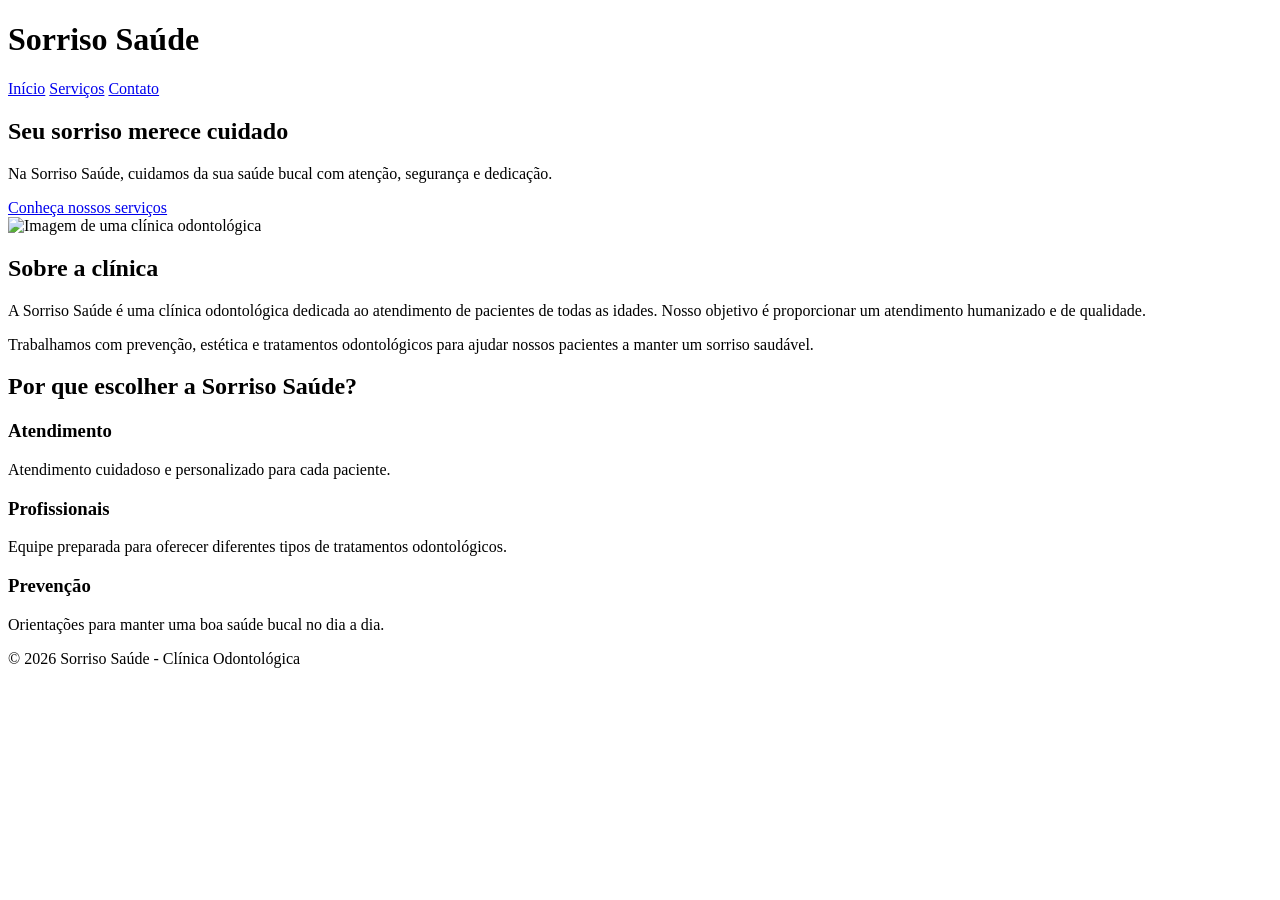
==== index.html @ 5f5248ac "first commit" ====
<!DOCTYPE html>
<html lang="pt-BR">

<head>
    <meta charset="UTF-8">
    <meta name="viewport" content="width=device-width, initial-scale=1.0">
    <title>Sorriso Saúde - Início</title>

    <link rel="stylesheet" href="css/style.css">
</head>

<body>

    <header class="cabecalho">
        <div class="container">

            <h1 id="logo">Sorriso Saúde</h1>

            <nav class="menu">
                <a href="index.html">Início</a>
                <a href="servicos.html">Serviços</a>
                <a href="contato.html">Contato</a>
            </nav>

        </div>
    </header>

    <main>

        <section class="hero">

            <div class="container hero-conteudo">

                <div class="hero-texto">
                    <h2>Seu sorriso merece cuidado</h2>

                    <p>
                        Na Sorriso Saúde, cuidamos da sua saúde bucal
                        com atenção, segurança e dedicação.
                    </p>

                    <a class="botao" href="servicos.html">
                        Conheça nossos serviços
                    </a>
                </div>

                <div class="hero-imagem">
                    <img src="img/clinica.jpg" alt="Imagem de uma clínica odontológica">
                </div>

            </div>

        </section>

        <section class="sobre">

            <div class="container">

                <h2>Sobre a clínica</h2>

                <p>
                    A Sorriso Saúde é uma clínica odontológica dedicada
                    ao atendimento de pacientes de todas as idades.
                    Nosso objetivo é proporcionar um atendimento
                    humanizado e de qualidade.
                </p>

                <p>
                    Trabalhamos com prevenção, estética e tratamentos
                    odontológicos para ajudar nossos pacientes a manter
                    um sorriso saudável.
                </p>

            </div>

        </section>

        <section class="destaques">

            <div class="container">

                <h2>Por que escolher a Sorriso Saúde?</h2>

                <div class="cards">

                    <article class="card">
                        <h3>Atendimento</h3>
                        <p>
                            Atendimento cuidadoso e personalizado
                            para cada paciente.
                        </p>
                    </article>

                    <article class="card">
                        <h3>Profissionais</h3>
                        <p>
                            Equipe preparada para oferecer diferentes
                            tipos de tratamentos odontológicos.
                        </p>
                    </article>

                    <article class="card">
                        <h3>Prevenção</h3>
                        <p>
                            Orientações para manter uma boa saúde
                            bucal no dia a dia.
                        </p>
                    </article>

                </div>

            </div>

        </section>

    </main>

    <footer class="rodape">

        <p>
            &copy; 2026 Sorriso Saúde - Clínica Odontológica
        </p>

    </footer>

</body>

</html>
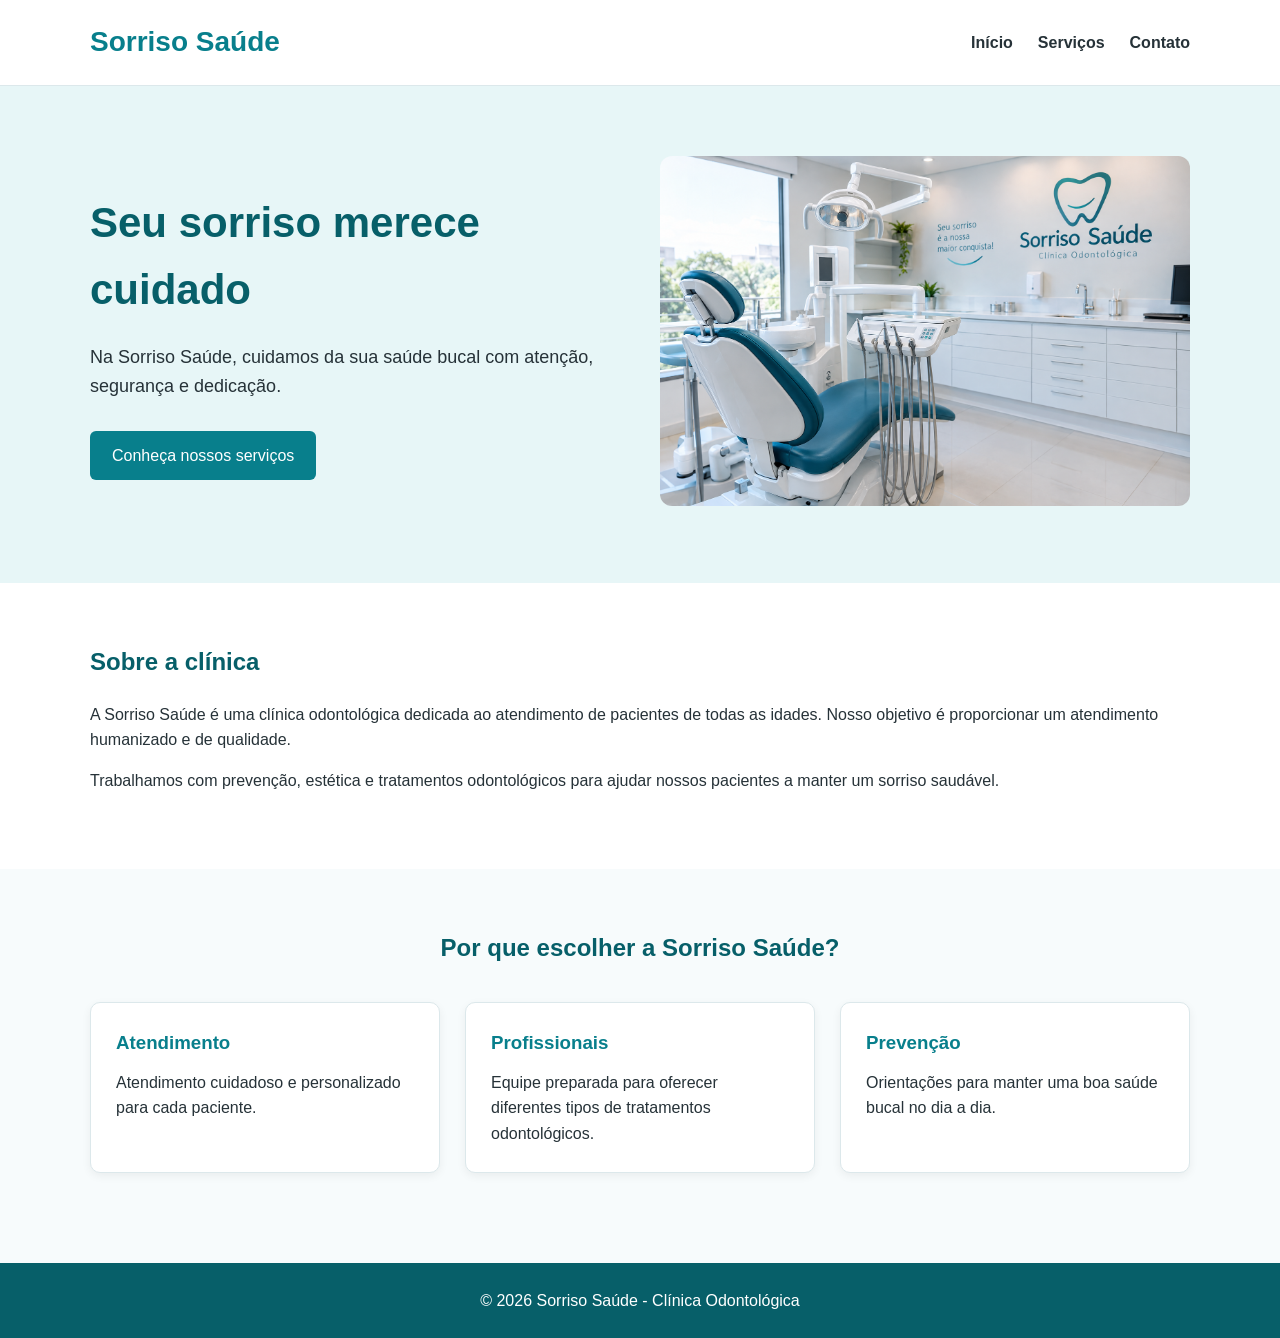
==== commit a3dbc89d: "coloquei a imagem no index.html" ====
--- a/index.html
+++ b/index.html
@@ -45,7 +45,7 @@
                 </div>
 
                 <div class="hero-imagem">
-                    <img src="img/clinica.jpg" alt="Imagem de uma clínica odontológica">
+                    <img src="img/clinica.png" alt="Imagem de uma clínica odontológica">
                 </div>
 
             </div>
--- a/css/style.css
+++ b/css/style.css
@@ -0,0 +1,283 @@
+ 
+
+* {
+    margin: 0;
+    padding: 0;
+    box-sizing: border-box;
+}
+
+body {
+    font-family: Arial, Helvetica, sans-serif;
+    background-color: #f7fbfc;
+    color: #263238;
+    line-height: 1.6;
+}
+
+.container {
+    width: 90%;
+    max-width: 1100px;
+    margin: 0 auto;
+}
+
+ 
+
+.cabecalho {
+    background-color: #ffffff;
+    border-bottom: 1px solid #dce8eb;
+    padding: 20px 0;
+}
+
+.cabecalho .container {
+    display: flex;
+    justify-content: space-between;
+    align-items: center;
+}
+
+#logo {
+    color: #087f8c;
+    font-size: 28px;
+}
+
+ 
+.menu {
+    display: flex;
+    gap: 25px;
+}
+
+.menu a {
+    color: #263238;
+    text-decoration: none;
+    font-weight: bold;
+}
+
+.menu a:hover {
+    color: #087f8c;
+}
+
+ 
+.hero {
+    padding: 70px 0;
+    background-color: #e7f6f7;
+}
+
+.hero-conteudo {
+    display: flex;
+    align-items: center;
+    justify-content: space-between;
+    gap: 40px;
+}
+
+.hero-texto {
+    flex: 1;
+}
+
+.hero-texto h2 {
+    font-size: 42px;
+    color: #075f69;
+    margin-bottom: 20px;
+}
+
+.hero-texto p {
+    font-size: 18px;
+    margin-bottom: 30px;
+}
+
+.hero-imagem {
+    flex: 1;
+}
+
+.hero-imagem img {
+    width: 100%;
+    max-height: 350px;
+    object-fit: cover;
+    border-radius: 12px;
+}
+
+ 
+
+.botao {
+    display: inline-block;
+    background-color: #087f8c;
+    color: #ffffff;
+    padding: 12px 22px;
+    border-radius: 6px;
+    text-decoration: none;
+    border: none;
+    cursor: pointer;
+    font-size: 16px;
+}
+
+.botao:hover {
+    background-color: #075f69;
+}
+
+ 
+.sobre {
+    padding: 60px 0;
+    background-color: #ffffff;
+}
+
+.sobre h2 {
+    color: #075f69;
+    margin-bottom: 20px;
+}
+
+.sobre p {
+    margin-bottom: 15px;
+}
+ 
+
+.destaques {
+    padding: 60px 0;
+}
+
+.destaques h2 {
+    text-align: center;
+    margin-bottom: 35px;
+    color: #075f69;
+}
+
+.cards {
+    display: grid;
+    grid-template-columns: repeat(3, 1fr);
+    gap: 25px;
+}
+
+.card {
+    background-color: #ffffff;
+    padding: 25px;
+    border-radius: 10px;
+    border: 1px solid #dce8eb;
+    box-shadow: 0 3px 10px rgba(0, 0, 0, 0.06);
+}
+
+.card h3 {
+    color: #087f8c;
+    margin-bottom: 12px;
+}
+
+ 
+
+.titulo-pagina {
+    background-color: #e7f6f7;
+    text-align: center;
+    padding: 55px 0;
+}
+
+.titulo-pagina h2 {
+    font-size: 36px;
+    color: #075f69;
+    margin-bottom: 10px;
+}
+
+ 
+.servicos {
+    padding: 60px 0;
+}
+
+.servico-card {
+    min-height: 180px;
+}
+
+.chamada {
+    text-align: center;
+    background-color: #ffffff;
+    padding: 50px 0;
+}
+
+.chamada h2 {
+    color: #075f69;
+    margin-bottom: 10px;
+}
+
+.chamada p {
+    margin-bottom: 25px;
+}
+ 
+
+.contato {
+    padding: 60px 0;
+}
+
+.contato-conteudo {
+    display: grid;
+    grid-template-columns: 1fr 1fr;
+    gap: 50px;
+}
+
+.informacoes h2,
+.formulario h2 {
+    color: #075f69;
+    margin-bottom: 25px;
+}
+
+.informacoes p {
+    margin-bottom: 15px;
+}
+
+.formulario form {
+    display: flex;
+    flex-direction: column;
+}
+
+.formulario label {
+    margin-bottom: 6px;
+    font-weight: bold;
+}
+
+.formulario input,
+.formulario textarea {
+    padding: 12px;
+    margin-bottom: 18px;
+    border: 1px solid #c8d9dd;
+    border-radius: 5px;
+    font-family: Arial, Helvetica, sans-serif;
+    font-size: 15px;
+}
+
+.formulario input:focus,
+.formulario textarea:focus {
+    outline: 2px solid #8ed4da;
+}
+
+ 
+
+.rodape {
+    background-color: #075f69;
+    color: #ffffff;
+    text-align: center;
+    padding: 25px 0;
+    margin-top: 30px;
+}
+
+
+ 
+
+@media (max-width: 768px) {
+
+    .cabecalho .container {
+        flex-direction: column;
+        gap: 15px;
+    }
+
+    .menu {
+        gap: 15px;
+    }
+
+    .hero-conteudo {
+        flex-direction: column;
+    }
+
+    .hero-texto h2 {
+        font-size: 32px;
+    }
+
+    .cards {
+        grid-template-columns: 1fr;
+    }
+
+    .contato-conteudo {
+        grid-template-columns: 1fr;
+    }
+
+}
